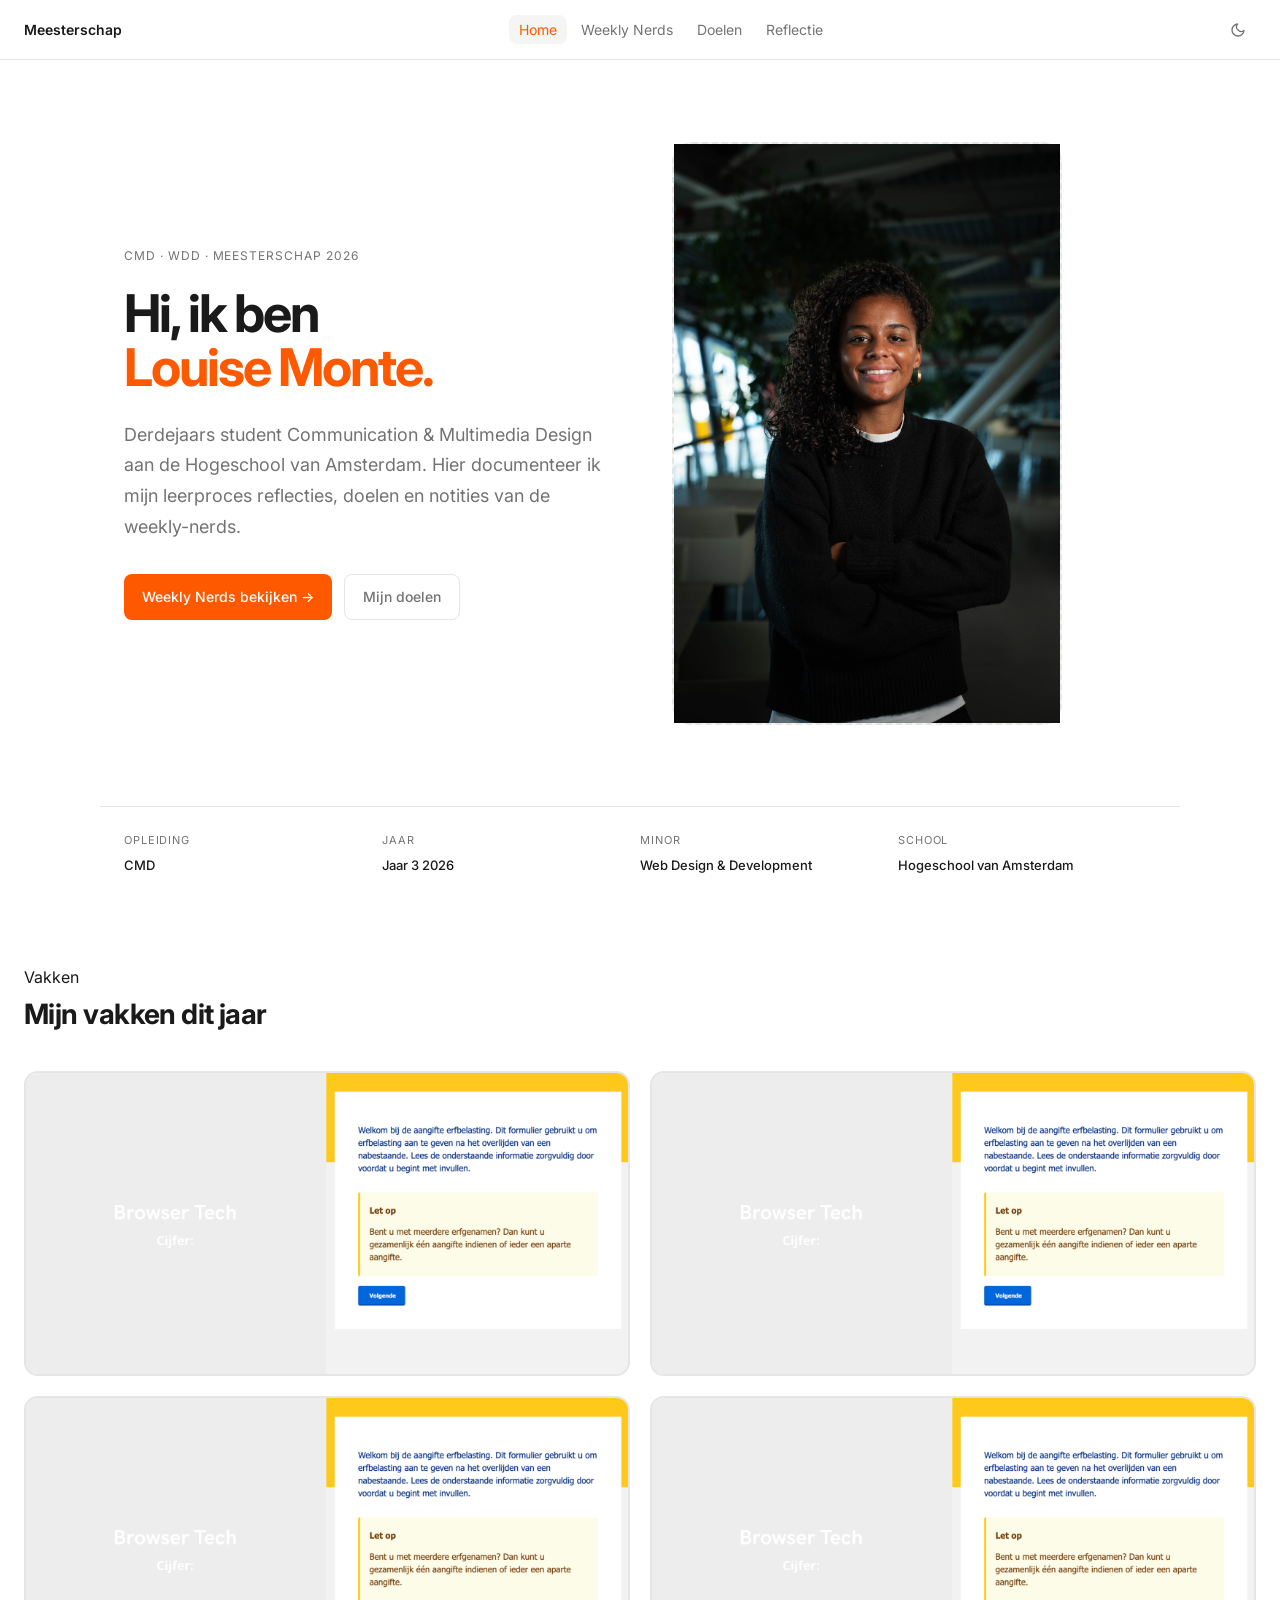
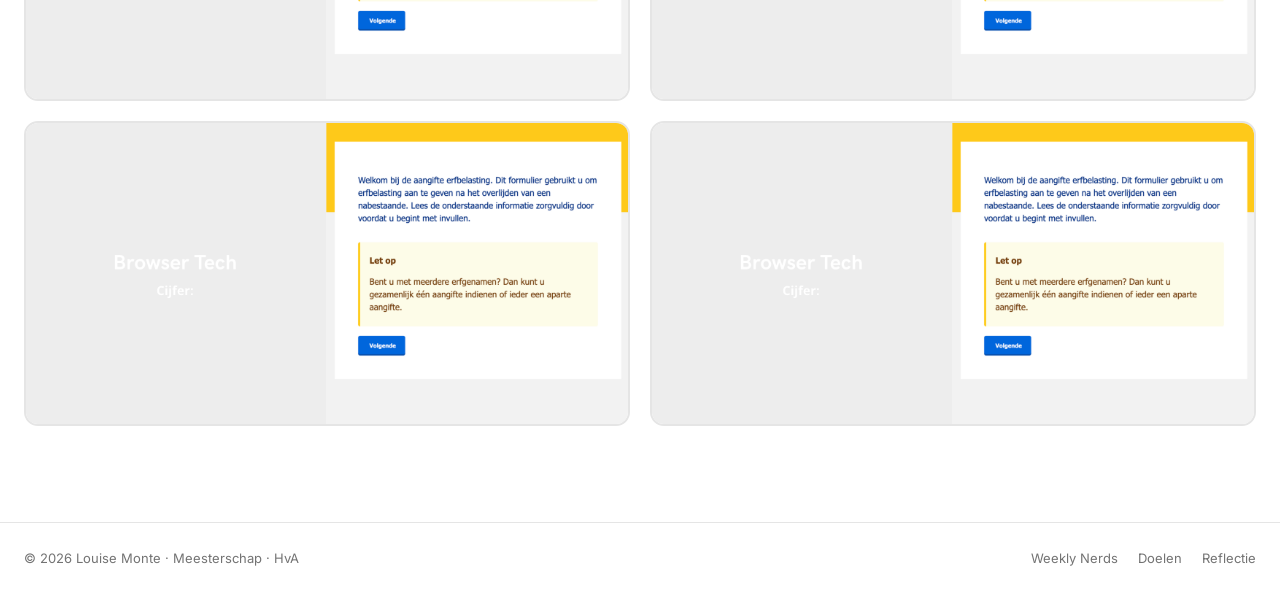
==== index.html @ 20f08761 "Initial commit" ====
<!doctype html>
<html lang="nl">
  <head>
    <meta charset="UTF-8" />
    <meta name="viewport" content="width=device-width, initial-scale=1.0" />
    <meta
      name="description"
      content="Meesterschap — leerblog van Louise Monte, CMD student HvA."
    />
    <title>Meesterschap — Louise Monte</title>
    <link rel="preconnect" href="https://fonts.googleapis.com" />
    <link rel="preconnect" href="https://fonts.gstatic.com" crossorigin />
    <link
      href="https://fonts.googleapis.com/css2?family=Inter:wght@400;500;600;700&display=swap"
      rel="stylesheet"
    />
    <link rel="stylesheet" href="style.css" />
    <script src="main.js" defer></script>
  </head>
  <body>
    <header>
      <nav class="nav">
        <button id="hamburger" class="hamburger" aria-label="Menu openen" aria-expanded="false" aria-controls="nav-links">
          <span></span>
          <span></span>
          <span></span>
        </button>

        <a href="index.html" class="nav-logo">Meesterschap</a>

        <ul class="nav-links" id="nav-links">
          <li><a href="index.html">Home</a></li>
          <li><a href="weekly-nerds.html">Weekly Nerds</a></li>
          <li><a href="doelen.html">Doelen</a></li>
          <li><a href="reflectie.html">Reflectie</a></li>
        </ul>

        <button id="thema-knop" class="thema-knop" aria-label="Wissel thema">
          <svg class="icon-sun" xmlns="http://www.w3.org/2000/svg" width="16" height="16" viewBox="0 0 24 24" fill="none" stroke="currentColor" stroke-width="2" stroke-linecap="round" stroke-linejoin="round" aria-hidden="true">
            <circle cx="12" cy="12" r="4" />
            <path d="M12 2v2M12 20v2M4.93 4.93l1.41 1.41M17.66 17.66l1.41 1.41M2 12h2M20 12h2M6.34 17.66l-1.41 1.41M19.07 4.93l-1.41 1.41" />
          </svg>
          <svg class="icon-moon" xmlns="http://www.w3.org/2000/svg" width="16" height="16" viewBox="0 0 24 24" fill="none" stroke="currentColor" stroke-width="2" stroke-linecap="round" stroke-linejoin="round" aria-hidden="true">
            <path d="M21 12.79A9 9 0 1 1 11.21 3 7 7 0 0 0 21 12.79z" />
          </svg>
        </button>
      </nav>
      <section class="hero">
        <div class="hero-grid">
          <!-- Tekst -->
          <div class="fade">
            <p class="hero-subtitel">CMD · WDD · Meesterschap 2026</p>
            <h1>
              Hi, ik ben<br />
              <span class="oranje">Louise&nbsp;Monte.</span>
            </h1>
            <p class="hero-bio">
              Derdejaars student Communication &amp; Multimedia Design aan de
              Hogeschool van Amsterdam. Hier documenteer ik mijn leerproces
              reflecties, doelen en notities van de weekly-nerds.
            </p>
            <div class="hero-knoppen">
              <a href="weekly-nerds.html" class="knop knop-vol"
                >Weekly Nerds bekijken →</a
              >
              <a href="doelen.html" class="knop knop-leeg">Mijn doelen</a>
            </div>
          </div>
          <div class="hero-illustratie fade" aria-hidden="true">
            <img src="images/me.jpg" alt="" />
          </div>
        </div>

        <!-- Info-balk onderaan -->
        <dl class="hero-meta fade">
          <div>
            <dt>Opleiding</dt>
            <dd>CMD</dd>
          </div>
          <div>
            <dt>Jaar</dt>
            <dd>Jaar 3 2026</dd>
          </div>
          <div>
            <dt>Minor</dt>
            <dd>Web Design & Development</dd>
          </div>
          <div>
            <dt>School</dt>
            <dd>Hogeschool van Amsterdam</dd>
          </div>
        </dl>
      </section>
    </header>
    <main>
      <section class="vakken-sectie">
        <p class="sectie-label">Vakken</p>
        <h2 class="sectie-titel">Mijn vakken dit jaar</h2>

        <div class="vakken-grid">
          <a href="web-apps.html" class="vak-kaart fade">
            <img src="images/test img.png" alt="Web Apps From Scratch" />
          </a>

          <a href="css-to-the-rescue.html" class="vak-kaart fade">
            <img src="images/test img.png" alt="Web Apps From Scratch" />
          </a>

          <a href="human-centered-design.html" class="vak-kaart fade">
            <img src="images/test img.png" alt="Web Apps From Scratch" />
          </a>

          <a href="browser-technologies.html" class="vak-kaart fade">
            <img src="images/test img.png" alt="Web Apps From Scratch" />
          </a>

          <a href="hackathon.html" class="vak-kaart fade">
            <img src="images/test img.png" alt="Web Apps From Scratch" />
          </a>

          <a href="meesterproef.html" class="vak-kaart fade">
            <img src="images/test img.png" alt="Web Apps From Scratch" />
          </a>
        </div>
      </section>
    </main>

    <!-- Footer -->
    <footer>
      <p>&copy; 2026 Louise Monte · Meesterschap · HvA</p>
      <nav class="footer-links">
        <a href="weekly-nerds.html">Weekly Nerds</a>
        <a href="doelen.html">Doelen</a>
        <a href="reflectie.html">Reflectie</a>
      </nav>
    </footer>
  </body>
</html>
---- style.css ----
/* ===================================
   MEESTERSCHAP — Stijlen
   =================================== */

/* --- Kleurvariabelen --- */
:root {
  --bg: #ffffff;
  --text: #1a1a1a;
  --muted: #737373;
  --border: #e5e5e5;
  --accent: #ff5900;
  --card: #f5f5f4;
}

/* Donker thema via knop */
[data-theme="dark"] {
  --bg: #111110;
  --text: #eeeeec;
  --muted: #737373;
  --border: #2c2c29;
  --accent: #fb923c;
  --card: #1a1917;
}

/* Donker thema via systeemvoorkeur */
@media (prefers-color-scheme: dark) {
  :root:not([data-theme="light"]) {
    --bg: #111110;
    --text: #eeeeec;
    --muted: #737373;
    --border: #2c2c29;
    --accent: #fb923c;
    --card: #1a1917;
  }
}

/* --- Reset & basis --- */
* {
  box-sizing: border-box;
  margin: 0;
  padding: 0;
}

body {
  font-family: "Inter", sans-serif;
  font-size: 16px;
  line-height: 1.7;
  color: var(--text);
  background-color: var(--bg);
  transition:
    background-color 0.3s,
    color 0.3s;
  -webkit-font-smoothing: antialiased;
}

a {
  color: inherit;
  text-decoration: none;
}

ul,
ol {
  list-style: none;
}

img {
  display: block;
  max-width: 100%;
}

/* --- Navigatie --- */
.nav {
  position: fixed;
  top: 0;
  left: 0;
  right: 0;
  height: 60px;
  display: flex;
  align-items: center;
  justify-content: space-between;
  padding: 0 24px;
  background: color-mix(in srgb, var(--bg) 85%, transparent);
  backdrop-filter: blur(10px);
  border-bottom: 1px solid var(--border);
  z-index: 10;
  gap: 16px;
  transition:
    background-color 0.3s,
    border-color 0.3s;
}

.nav-logo {
  font-size: 14px;
  font-weight: 600;
  color: var(--text);
}

.nav-links {
  display: flex;
  gap: 4px;
}

.nav-links a {
  font-size: 14px;
  color: var(--muted);
  padding: 6px 10px;
  border-radius: 8px;
  transition:
    color 0.15s,
    background-color 0.15s;
}

.nav-links a:hover,
.nav-links a.actief {
  color: var(--accent);
  background-color: var(--card);
}

.thema-knop {
  display: flex;
  align-items: center;
  justify-content: center;
  width: 36px;
  height: 36px;
  border: none;
  background: none;
  border-radius: 8px;
  color: var(--muted);
  cursor: pointer;
  transition:
    color 0.15s,
    background-color 0.15s;
}

.thema-knop:hover {
  color: var(--text);
  background-color: var(--card);
}

/* Zon zichtbaar in donker thema, maan in licht thema */
.icon-sun {
  display: none;
}
.icon-moon {
  display: block;
}

[data-theme="dark"] .icon-sun {
  display: block;
}
[data-theme="dark"] .icon-moon {
  display: none;
}

@media (prefers-color-scheme: dark) {
  :root:not([data-theme="light"]) .icon-sun {
    display: block;
  }
  :root:not([data-theme="light"]) .icon-moon {
    display: none;
  }
}

/* --- Layout --- */
.pagina {
  padding-top: 120px;
  padding-bottom: 96px;
  max-width: 680px;
  margin: 0 auto;
  padding-left: 24px;
  padding-right: 24px;
}

.pagina-kop {
  margin-bottom: 64px;
}

.pagina-kop h1 {
  font-size: 32px;
  font-weight: 700;
  letter-spacing: -0.03em;
  margin-bottom: 12px;
}

.pagina-kop p {
  color: var(--muted);
  font-size: 18px;
}

/* --- Hero --- */
.hero {
  min-height: 100dvh;
  padding-top: 60px;
  display: grid;
  grid-template-rows: 1fr auto;
}

.hero-grid {
  display: grid;
  grid-template-columns: 1fr 1fr;
  align-items: center;
  gap: 64px;
  max-width: 1080px;
  margin: 0 auto;
  padding: 64px 24px;
}

.hero h1 {
  font-size: clamp(36px, 5vw, 52px);
  font-weight: 700;
  letter-spacing: -0.04em;
  line-height: 1.05;
  margin-bottom: 24px;
}

.hero h1 .oranje {
  color: var(--accent);
}

.hero-subtitel {
  font-size: 12px;
  text-transform: uppercase;
  letter-spacing: 0.08em;
  color: var(--muted);
  margin-bottom: 20px;
}

.hero-bio {
  color: var(--muted);
  font-size: 18px;
  max-width: 44ch;
  margin-bottom: 32px;
}

.hero-knoppen {
  display: flex;
  gap: 12px;
  flex-wrap: wrap;
}

/* Illustratie-placeholder */
.hero-illustratie {
  aspect-ratio: 3 / 4;
  max-height: 520px;
  border-radius: 20px;
  border: 2px dashed var(--border);
  background-color: var(--card);
  display: flex;
  flex-direction: column;
  align-items: center;
  justify-content: center;
  gap: 12px;
  color: var(--muted);
  font-size: 13px;
  transition:
    background-color 0.3s,
    border-color 0.3s;
}

/* Meta-balk onderaan hero */
.hero-meta {
  display: grid;
  grid-template-columns: repeat(4, 1fr);
  border-top: 1px solid var(--border);
  max-width: 1080px;
  margin: 0 auto;
  width: 100%;
  padding: 24px;
  transition: border-color 0.3s;
}

.hero-meta dt {
  font-size: 11px;
  text-transform: uppercase;
  letter-spacing: 0.08em;
  color: var(--muted);
  margin-bottom: 4px;
}

.hero-meta dd {
  font-size: 13px;
  font-weight: 500;
}

/* --- Knoppen --- */
.knop {
  display: inline-flex;
  align-items: center;
  gap: 8px;
  font-family: "Inter", sans-serif;
  font-size: 14px;
  font-weight: 500;
  padding: 10px 18px;
  border-radius: 8px;
  cursor: pointer;
  transition:
    opacity 0.15s,
    transform 0.15s;
}

.knop:hover {
  opacity: 0.85;
  transform: translateY(-1px);
}

.knop-vol {
  background-color: var(--accent);
  color: var(--bg);
}

.knop-leeg {
  border: 1px solid var(--border);
  color: var(--muted);
  background: none;
}

.knop-leeg:hover {
  border-color: var(--accent);
  color: var(--accent);
}

/* --- Kaarten (homepage) --- */
.kaarten-grid {
  display: grid;
  grid-template-columns: repeat(auto-fit, minmax(220px, 1fr));
  gap: 16px;
  margin-top: 16px;
}

.kaart-link {
  display: flex;
  flex-direction: column;
  justify-content: space-between;
  gap: 32px;
  background-color: var(--card);
  border: 1px solid var(--border);
  border-radius: 14px;
  padding: 24px;
  transition:
    transform 0.2s,
    box-shadow 0.2s,
    border-color 0.2s;
}

.kaart-link:hover {
  transform: translateY(-3px);
  box-shadow: 0 8px 24px rgba(0, 0, 0, 0.08);
  border-color: color-mix(in srgb, var(--accent) 40%, var(--border));
}

.kaart-link h2 {
  font-size: 16px;
  font-weight: 600;
  margin-bottom: 6px;
}

.kaart-link p {
  font-size: 14px;
  color: var(--muted);
  line-height: 1.5;
}

.kaart-pijl {
  align-self: flex-end;
  color: var(--muted);
  font-size: 18px;
  transition:
    color 0.15s,
    transform 0.15s;
}

.kaart-link:hover .kaart-pijl {
  color: var(--accent);
  transform: translate(2px, -2px);
}

/* --- Cards (weekly nerds / doelen) --- */
.card {
  background-color: var(--card);
  border: 1px solid var(--border);
  border-radius: 14px;
  padding: 32px;
  transition:
    transform 0.2s,
    box-shadow 0.2s,
    border-color 0.2s;
}

.card:hover {
  transform: translateY(-2px);
  box-shadow: 0 6px 20px rgba(0, 0, 0, 0.08);
  border-color: color-mix(in srgb, var(--accent) 30%, var(--border));
}

/* --- Weekly Nerds --- */
.week-lijst {
  display: flex;
  flex-direction: column;
  gap: 20px;
}

.week-label {
  font-size: 11px;
  font-family: monospace;
  text-transform: uppercase;
  letter-spacing: 0.06em;
  color: var(--accent);
  display: block;
  margin-bottom: 8px;
}

.card h2 {
  font-size: 20px;
  font-weight: 600;
  letter-spacing: -0.02em;
  margin-bottom: 4px;
}

.card .onderwerp {
  font-size: 14px;
  color: var(--muted);
  font-style: italic;
  margin-bottom: 20px;
}

.takeaways {
  display: flex;
  flex-direction: column;
  gap: 8px;
}

.takeaways li {
  display: flex;
  gap: 12px;
  font-size: 14px;
  color: var(--muted);
  line-height: 1.55;
}

.takeaways li::before {
  content: "—";
  flex-shrink: 0;
  color: var(--border);
}

/* --- Doelen --- */
.doelen-lijst {
  display: flex;
  flex-direction: column;
  gap: 20px;
  counter-reset: doel;
}

.doel-nummer {
  font-family: monospace;
  font-size: 12px;
  color: var(--accent);
  margin-bottom: 12px;
  display: block;
}

.card h2.doel-titel {
  font-size: 20px;
  margin-bottom: 12px;
}

.card p {
  color: var(--muted);
  font-size: 15px;
  line-height: 1.65;
  margin-bottom: 12px;
}

/* Voortgangsbalk */
.voortgang-balk {
  height: 4px;
  background-color: var(--border);
  border-radius: 99px;
  overflow: hidden;
  margin-top: 20px;
}

.voortgang-fill {
  height: 100%;
  background-color: var(--accent);
  border-radius: 99px;
  transform-origin: left;
  transform: scaleX(0);
  transition: transform 0.8s cubic-bezier(0, 0, 0.2, 1);
}

.voortgang-fill.zichtbaar {
  transform: scaleX(1);
}

.voortgang-label {
  display: flex;
  justify-content: space-between;
  font-size: 12px;
  color: var(--muted);
  margin-top: 6px;
}

/* --- Reflectie --- */
.reflectie-blok {
  margin-bottom: 48px;
}

.reflectie-blok h2 {
  font-size: 20px;
  font-weight: 600;
  margin-bottom: 16px;
  display: flex;
  align-items: center;
  gap: 12px;
}

.reflectie-blok h2::before {
  content: "";
  display: block;
  width: 4px;
  height: 1.2em;
  background-color: var(--accent);
  border-radius: 2px;
  flex-shrink: 0;
}

.reflectie-blok p {
  color: var(--muted);
  font-size: 16px;
  line-height: 1.7;
  margin-bottom: 16px;
}

.citaat {
  padding: 20px 24px;
  border-left: 3px solid var(--accent);
  background-color: var(--card);
  border-radius: 0 10px 10px 0;
  margin: 24px 0;
  font-style: italic;
  color: var(--text);
  font-size: 17px;
}

/* --- Vakken --- */
.vakken-sectie {
  max-width: 1400px;
  margin: 0 auto;
  padding: 64px 24px 96px;
}

.sectie-titel {
  font-size: 28px;
  font-weight: 700;
  letter-spacing: -0.02em;
  margin-bottom: 32px;
}

.vakken-grid {
  display: grid;
  grid-template-columns: repeat(2, 1fr);
  gap: 20px;
}

.vak-kaart {
  display: block;
  border-radius: 14px;
  overflow: hidden;
  border: 2px solid var(--border);
  background-color: var(--card);
  transition:
    transform 0.2s,
    box-shadow 0.2s,
    border-color 0.2s;
}

.vak-kaart:hover {
  transform: translateY(-4px);
  box-shadow: 0 12px 32px rgba(0, 0, 0, 0.1);
  border-color: color-mix(in srgb, var(--accent) 40%, var(--border));
}

.vak-kaart img {
  width: 100%;
  aspect-ratio: 2 / 1;
  object-fit: cover;
  background-color: var(--border);
}

.vak-info {
  display: flex;
  justify-content: space-between;
  align-items: center;
  padding: 14px 16px;
  gap: 8px;
}

.vak-naam {
  font-size: 14px;
  font-weight: 600;
  line-height: 1.3;
}

.vak-cijfer {
  font-size: 13px;
  font-family: monospace;
  color: var(--accent);
  font-weight: 700;
  white-space: nowrap;
}

@media (max-width: 560px) {
  .vakken-grid {
    grid-template-columns: 1fr;
  }
}

/* --- Fade-in animatie --- */
.fade {
  opacity: 0;
  transform: translateY(20px);
  transition:
    opacity 0.5s,
    transform 0.5s;
}

.fade.zichtbaar {
  opacity: 1;
  transform: translateY(0);
}

@media (prefers-reduced-motion: reduce) {
  .fade {
    opacity: 1;
    transform: none;
    transition: none;
  }
}

/* --- Footer --- */
footer {
  border-top: 1px solid var(--border);
  padding: 24px;
  display: flex;
  align-items: center;
  justify-content: space-between;
  flex-wrap: wrap;
  gap: 12px;
  transition: border-color 0.3s;
}

footer p {
  font-size: 13px;
  color: var(--muted);
}

.footer-links {
  display: flex;
  gap: 20px;
}

.footer-links a {
  font-size: 13px;
  color: var(--muted);
  transition: color 0.15s;
}

.footer-links a:hover {
  color: var(--text);
}

/* --- Scheidingslijn --- */
hr {
  border: none;
  border-top: 1px solid var(--border);
  margin: 48px 0;
}

/* --- Hamburger --- */
.hamburger {
  display: none;
  flex-direction: column;
  justify-content: center;
  gap: 5px;
  width: 36px;
  height: 36px;
  background: none;
  border: none;
  cursor: pointer;
  padding: 4px;
  border-radius: 8px;
}

.hamburger span {
  display: block;
  height: 2px;
  background: var(--text);
  border-radius: 2px;
  transition: transform 0.2s, opacity 0.2s;
}

.hamburger[aria-expanded="true"] span:nth-child(1) {
  transform: translateY(7px) rotate(45deg);
}

.hamburger[aria-expanded="true"] span:nth-child(2) {
  opacity: 0;
}

.hamburger[aria-expanded="true"] span:nth-child(3) {
  transform: translateY(-7px) rotate(-45deg);
}

/* --- Mobiel --- */
@media (max-width: 768px) {
  .nav {
    display: grid;
    grid-template-columns: 36px 1fr 36px;
    align-items: center;
  }

  .hamburger {
    display: flex;
    grid-column: 1;
  }

  .nav-logo {
    grid-column: 2;
    text-align: center;
  }

  .thema-knop {
    grid-column: 3;
  }

  .nav-links {
    display: none;
    position: absolute;
    top: 60px;
    left: 0;
    right: 0;
    flex-direction: column;
    background: var(--bg);
    border-bottom: 1px solid var(--border);
    padding: 12px 16px;
    gap: 4px;
  }

  .nav-links.open {
    display: flex;
  }

  .nav-links a {
    padding: 10px 12px;
    font-size: 15px;
  }

  .hero-grid {
    grid-template-columns: 1fr;
    gap: 40px;
    padding: 48px 24px;
  }

  .hero-illustratie {
    aspect-ratio: 4 / 3;
    max-height: 280px;
  }

  .hero-meta {
    grid-template-columns: 1fr 1fr;
    gap: 20px;
  }
}

@media (max-width: 480px) {
  .nav-links a span {
    display: none;
  }

  .hero h1 {
    font-size: 32px;
  }

  .hero-meta {
    grid-template-columns: 1fr 1fr;
  }

  .card {
    padding: 24px;
  }
}
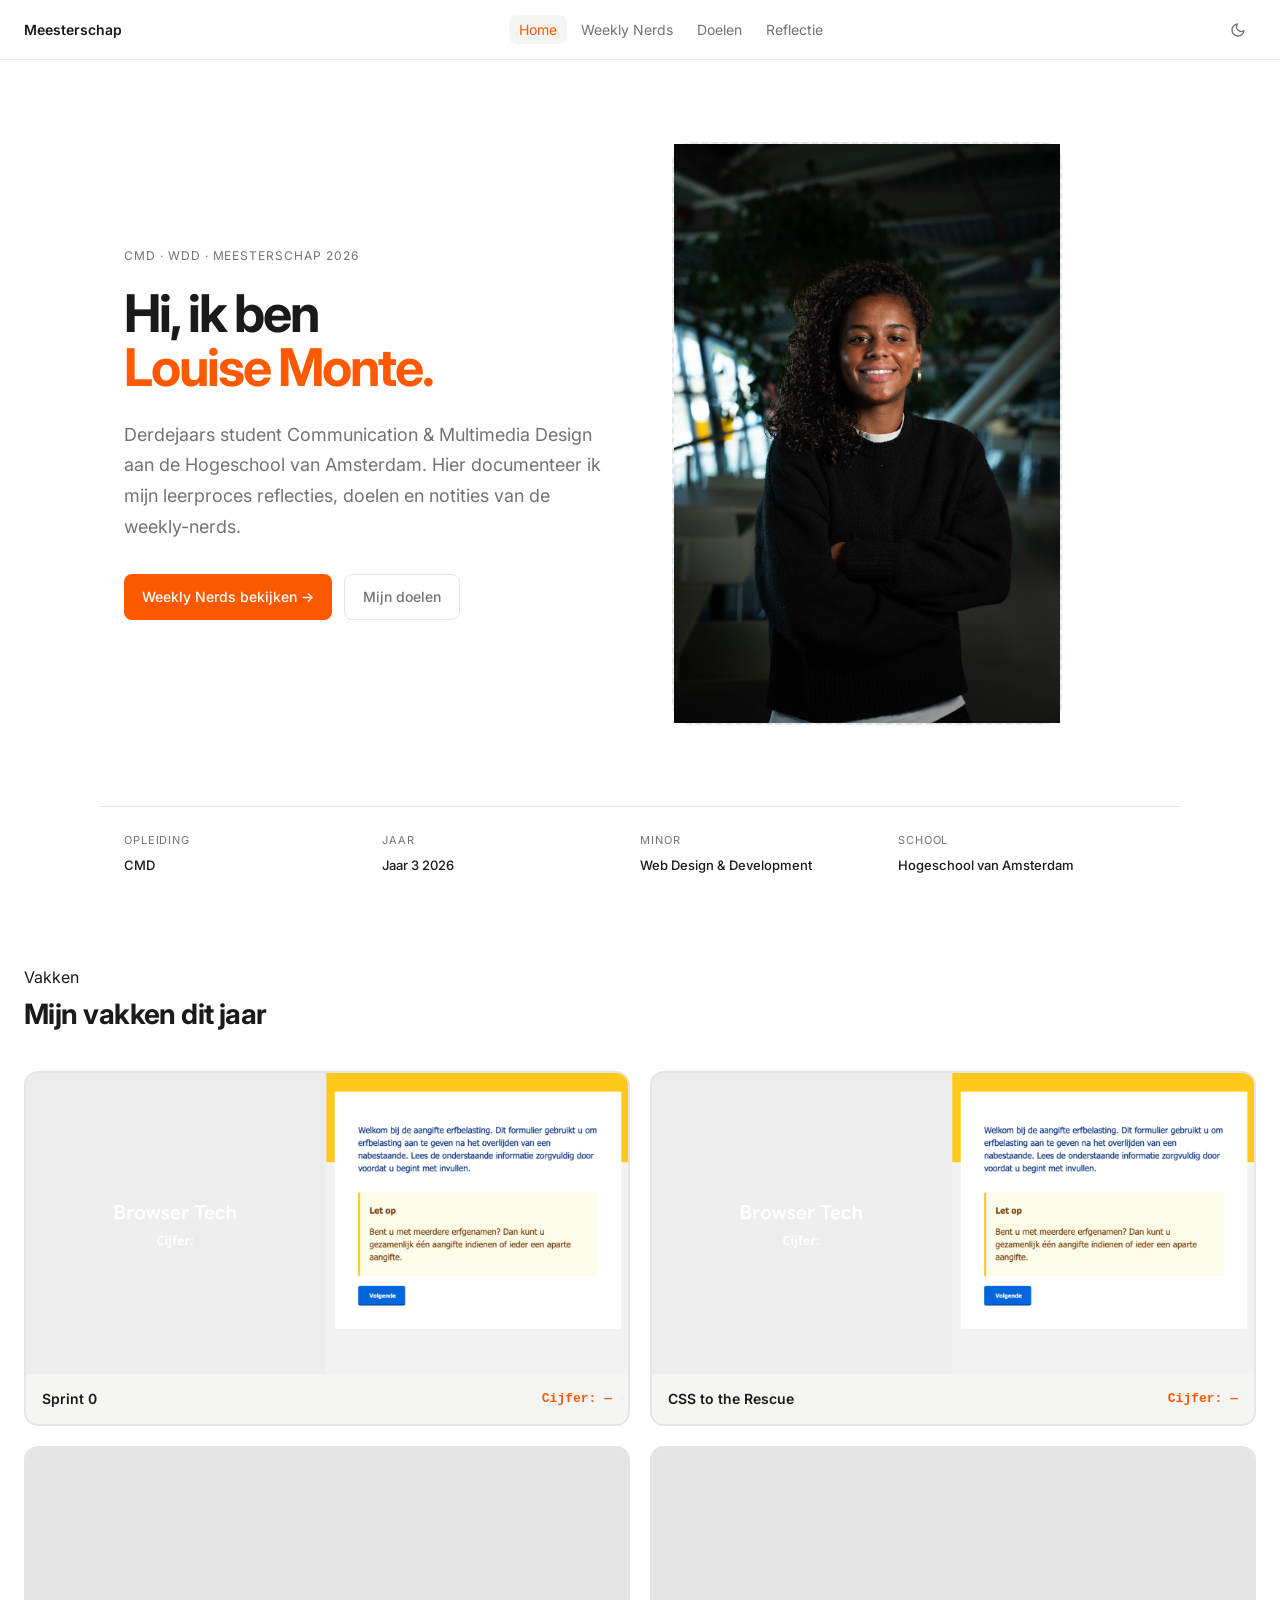
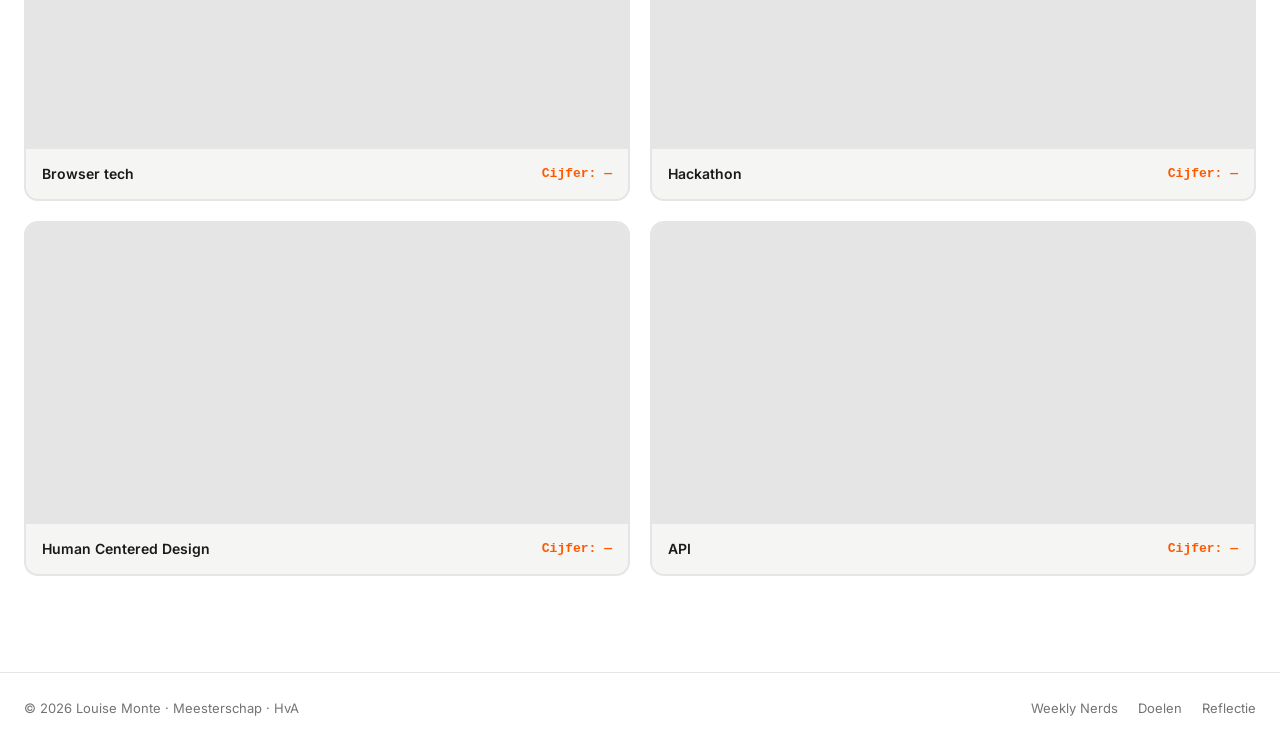
==== commit a682c6fc: "update" ====
--- a/index.html
+++ b/index.html
@@ -20,7 +20,13 @@
   <body>
     <header>
       <nav class="nav">
-        <button id="hamburger" class="hamburger" aria-label="Menu openen" aria-expanded="false" aria-controls="nav-links">
+        <button
+          id="hamburger"
+          class="hamburger"
+          aria-label="Menu openen"
+          aria-expanded="false"
+          aria-controls="nav-links"
+        >
           <span></span>
           <span></span>
           <span></span>
@@ -36,11 +42,37 @@
         </ul>
 
         <button id="thema-knop" class="thema-knop" aria-label="Wissel thema">
-          <svg class="icon-sun" xmlns="http://www.w3.org/2000/svg" width="16" height="16" viewBox="0 0 24 24" fill="none" stroke="currentColor" stroke-width="2" stroke-linecap="round" stroke-linejoin="round" aria-hidden="true">
+          <svg
+            class="icon-sun"
+            xmlns="http://www.w3.org/2000/svg"
+            width="16"
+            height="16"
+            viewBox="0 0 24 24"
+            fill="none"
+            stroke="currentColor"
+            stroke-width="2"
+            stroke-linecap="round"
+            stroke-linejoin="round"
+            aria-hidden="true"
+          >
             <circle cx="12" cy="12" r="4" />
-            <path d="M12 2v2M12 20v2M4.93 4.93l1.41 1.41M17.66 17.66l1.41 1.41M2 12h2M20 12h2M6.34 17.66l-1.41 1.41M19.07 4.93l-1.41 1.41" />
+            <path
+              d="M12 2v2M12 20v2M4.93 4.93l1.41 1.41M17.66 17.66l1.41 1.41M2 12h2M20 12h2M6.34 17.66l-1.41 1.41M19.07 4.93l-1.41 1.41"
+            />
           </svg>
-          <svg class="icon-moon" xmlns="http://www.w3.org/2000/svg" width="16" height="16" viewBox="0 0 24 24" fill="none" stroke="currentColor" stroke-width="2" stroke-linecap="round" stroke-linejoin="round" aria-hidden="true">
+          <svg
+            class="icon-moon"
+            xmlns="http://www.w3.org/2000/svg"
+            width="16"
+            height="16"
+            viewBox="0 0 24 24"
+            fill="none"
+            stroke="currentColor"
+            stroke-width="2"
+            stroke-linecap="round"
+            stroke-linejoin="round"
+            aria-hidden="true"
+          >
             <path d="M21 12.79A9 9 0 1 1 11.21 3 7 7 0 0 0 21 12.79z" />
           </svg>
         </button>
@@ -99,27 +131,79 @@
 
         <div class="vakken-grid">
           <a href="web-apps.html" class="vak-kaart fade">
-            <img src="images/test img.png" alt="Web Apps From Scratch" />
+            <img src="images/test img.png" alt="Sprint 0" />
+            <div class="vak-info">
+              <span class="vak-naam">Sprint 0</span>
+              <span class="vak-cijfer">Cijfer: —</span>
+            </div>
           </a>
 
           <a href="css-to-the-rescue.html" class="vak-kaart fade">
-            <img src="images/test img.png" alt="Web Apps From Scratch" />
+            <img src="images/test img.png" alt="CSS to the Rescue" />
+            <div class="vak-info">
+              <span class="vak-naam">CSS to the Rescue</span>
+              <span class="vak-cijfer">Cijfer: —</span>
+            </div>
           </a>
 
           <a href="human-centered-design.html" class="vak-kaart fade">
-            <img src="images/test img.png" alt="Web Apps From Scratch" />
+            <video
+              src="video/browser-tech.mp4"
+              autoplay
+              muted
+              loop
+              playsinline
+              class="vak-video"
+            ></video>
+            <div class="vak-info">
+              <span class="vak-naam">Browser tech</span>
+              <span class="vak-cijfer">Cijfer: —</span>
+            </div>
           </a>
 
           <a href="browser-technologies.html" class="vak-kaart fade">
-            <img src="images/test img.png" alt="Web Apps From Scratch" />
+            <video
+              src="video/hackaton.mp4"
+              autoplay
+              muted
+              loop
+              playsinline
+              class="vak-video"
+            ></video>
+            <div class="vak-info">
+              <span class="vak-naam">Hackathon</span>
+              <span class="vak-cijfer">Cijfer: —</span>
+            </div>
           </a>
 
           <a href="hackathon.html" class="vak-kaart fade">
-            <img src="images/test img.png" alt="Web Apps From Scratch" />
+            <video
+              src="video/HCD.mp4"
+              autoplay
+              muted
+              loop
+              playsinline
+              class="vak-video"
+            ></video>
+            <div class="vak-info">
+              <span class="vak-naam">Human Centered Design</span>
+              <span class="vak-cijfer">Cijfer: —</span>
+            </div>
           </a>
 
           <a href="meesterproef.html" class="vak-kaart fade">
-            <img src="images/test img.png" alt="Web Apps From Scratch" />
+            <video
+              src="video/API.mp4"
+              autoplay
+              muted
+              loop
+              playsinline
+              class="vak-video"
+            ></video>
+            <div class="vak-info">
+              <span class="vak-naam">API</span>
+              <span class="vak-cijfer">Cijfer: —</span>
+            </div>
           </a>
         </div>
       </section>
--- a/style.css
+++ b/style.css
@@ -581,11 +581,13 @@
   border-color: color-mix(in srgb, var(--accent) 40%, var(--border));
 }
 
-.vak-kaart img {
+.vak-kaart img,
+.vak-kaart .vak-video {
   width: 100%;
   aspect-ratio: 2 / 1;
   object-fit: cover;
   background-color: var(--border);
+  display: block;
 }
 
 .vak-info {
@@ -697,7 +699,9 @@
   height: 2px;
   background: var(--text);
   border-radius: 2px;
-  transition: transform 0.2s, opacity 0.2s;
+  transition:
+    transform 0.2s,
+    opacity 0.2s;
 }
 
 .hamburger[aria-expanded="true"] span:nth-child(1) {
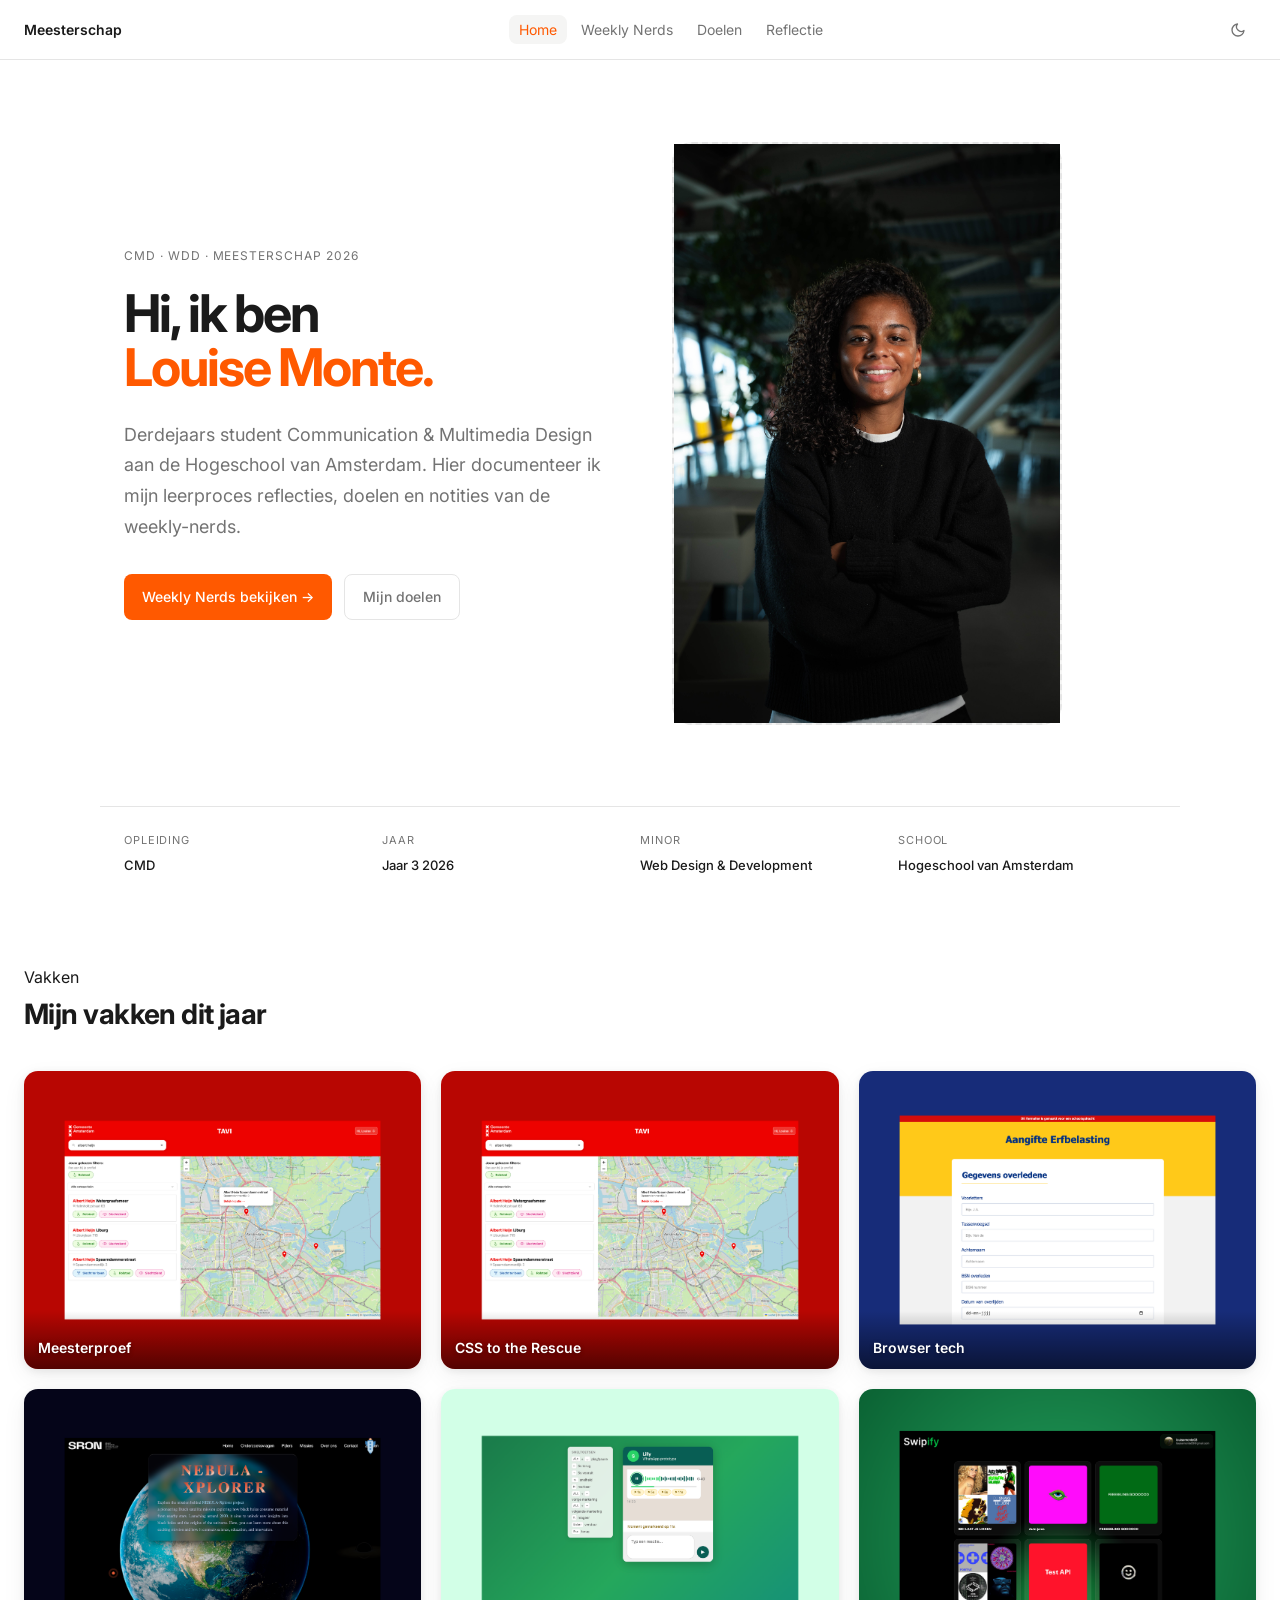
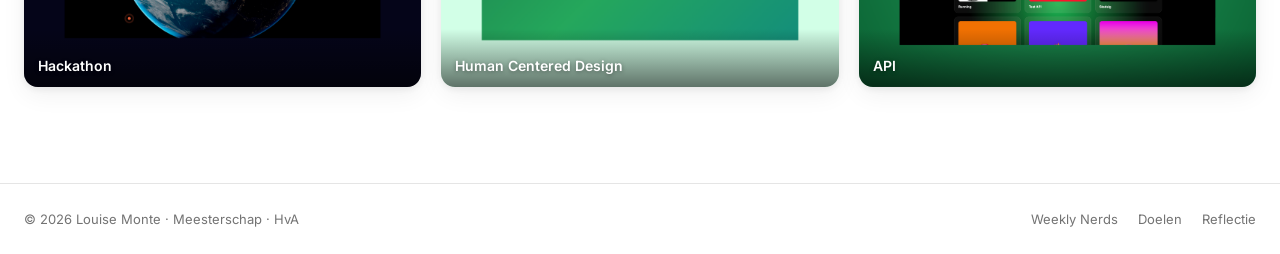
==== commit 17116108: "af, alleen nog dubbel check" ====
--- a/index.html
+++ b/index.html
@@ -80,7 +80,7 @@
       <section class="hero">
         <div class="hero-grid">
           <!-- Tekst -->
-          <div class="fade">
+          <div>
             <p class="hero-subtitel">CMD · WDD · Meesterschap 2026</p>
             <h1>
               Hi, ik ben<br />
@@ -98,13 +98,13 @@
               <a href="doelen.html" class="knop knop-leeg">Mijn doelen</a>
             </div>
           </div>
-          <div class="hero-illustratie fade" aria-hidden="true">
+          <div class="hero-illustratie" aria-hidden="true">
             <img src="images/me.jpg" alt="" />
           </div>
         </div>
 
         <!-- Info-balk onderaan -->
-        <dl class="hero-meta fade">
+        <dl class="hero-meta">
           <div>
             <dt>Opleiding</dt>
             <dd>CMD</dd>
@@ -130,81 +130,101 @@
         <h2 class="sectie-titel">Mijn vakken dit jaar</h2>
 
         <div class="vakken-grid">
-          <a href="web-apps.html" class="vak-kaart fade">
-            <img src="images/test img.png" alt="Sprint 0" />
-            <div class="vak-info">
-              <span class="vak-naam">Sprint 0</span>
-              <span class="vak-cijfer">Cijfer: —</span>
-            </div>
-          </a>
-
-          <a href="css-to-the-rescue.html" class="vak-kaart fade">
-            <img src="images/test img.png" alt="CSS to the Rescue" />
+          <div class="vak-kaart">
+            <img src="images/tavi.png" alt="Meesterproef" />
+            <div class="vak-info">
+              <span class="vak-naam">Meesterproef</span>
+            </div>
+            <div class="vak-popup">
+              <a href="https://tavi-6dj3.onrender.com/" class="popup-knop"
+                >Ga naar website</a
+              >
+              <a href="reflectie.html#meesterproef" class="popup-knop popup-knop-leeg"
+                >Ga naar reflectie</a
+              >
+            </div>
+          </div>
+
+          <div class="vak-kaart">
+            <img src="images/tavi.png" alt="CSS to the Rescue" />
             <div class="vak-info">
               <span class="vak-naam">CSS to the Rescue</span>
-              <span class="vak-cijfer">Cijfer: —</span>
-            </div>
-          </a>
-
-          <a href="human-centered-design.html" class="vak-kaart fade">
-            <video
-              src="video/browser-tech.mp4"
-              autoplay
-              muted
-              loop
-              playsinline
-              class="vak-video"
-            ></video>
+            </div>
+            <div class="vak-popup">
+              <a
+                href="https://louisemonte03.github.io/css-rescue-her/"
+                class="popup-knop"
+                >Ga naar website</a
+              >
+              <a href="reflectie.html#css-to-the-rescue" class="popup-knop popup-knop-leeg"
+                >Ga naar reflectie</a
+              >
+            </div>
+          </div>
+
+          <div class="vak-kaart">
+            <img src="images/browser-tech.png" alt="Browser tech" />
             <div class="vak-info">
               <span class="vak-naam">Browser tech</span>
-              <span class="vak-cijfer">Cijfer: —</span>
-            </div>
-          </a>
-
-          <a href="browser-technologies.html" class="vak-kaart fade">
-            <video
-              src="video/hackaton.mp4"
-              autoplay
-              muted
-              loop
-              playsinline
-              class="vak-video"
-            ></video>
+            </div>
+            <div class="vak-popup">
+              <a
+                href="https://louisemonte03.github.io/browser-tech/"
+                class="popup-knop"
+                >Ga naar website</a
+              >
+              <a href="reflectie.html#browser-tech" class="popup-knop popup-knop-leeg"
+                >Ga naar reflectie</a
+              >
+            </div>
+          </div>
+
+          <div class="vak-kaart">
+            <img src="images/hackathon.png" alt="Hackathon" />
             <div class="vak-info">
               <span class="vak-naam">Hackathon</span>
-              <span class="vak-cijfer">Cijfer: —</span>
-            </div>
-          </a>
-
-          <a href="hackathon.html" class="vak-kaart fade">
-            <video
-              src="video/HCD.mp4"
-              autoplay
-              muted
-              loop
-              playsinline
-              class="vak-video"
-            ></video>
+            </div>
+            <div class="vak-popup">
+              <a
+                href="https://sennahoving.github.io/Hackathon/ "
+                class="popup-knop"
+                >Ga naar website</a
+              >
+              <a href="reflectie.html#hackathon" class="popup-knop popup-knop-leeg"
+                >Ga naar reflectie</a
+              >
+            </div>
+          </div>
+
+          <div class="vak-kaart">
+            <img src="images/hcd.png" alt="Human Centered Design" />
             <div class="vak-info">
               <span class="vak-naam">Human Centered Design</span>
-              <span class="vak-cijfer">Cijfer: —</span>
-            </div>
-          </a>
-
-          <a href="meesterproef.html" class="vak-kaart fade">
-            <video
-              src="video/API.mp4"
-              autoplay
-              muted
-              loop
-              playsinline
-              class="vak-video"
-            ></video>
+            </div>
+            <div class="vak-popup">
+              <a href="https://louisemonte03.github.io/hcd/ " class="popup-knop"
+                >Ga naar website</a
+              >
+              <a href="reflectie.html#human-centered-design" class="popup-knop popup-knop-leeg"
+                >Ga naar reflectie</a
+              >
+            </div>
+          </div>
+
+          <div class="vak-kaart">
+            <img src="images/api.png" alt="API" />
             <div class="vak-info">
               <span class="vak-naam">API</span>
-              <span class="vak-cijfer">Cijfer: —</span>
-            </div>
-          </a>
+            </div>
+            <div class="vak-popup">
+              <a href="https://api-astro-ndrh.onrender.com/" class="popup-knop"
+                >Ga naar website</a
+              >
+              <a href="reflectie.html#api" class="popup-knop popup-knop-leeg"
+                >Ga naar reflectie</a
+              >
+            </div>
+          </div>
         </div>
       </section>
     </main>
--- a/style.css
+++ b/style.css
@@ -39,6 +39,10 @@
   box-sizing: border-box;
   margin: 0;
   padding: 0;
+}
+
+html {
+  scroll-behavior: smooth;
 }
 
 body {
@@ -484,13 +488,6 @@
   height: 100%;
   background-color: var(--accent);
   border-radius: 99px;
-  transform-origin: left;
-  transform: scaleX(0);
-  transition: transform 0.8s cubic-bezier(0, 0, 0.2, 1);
-}
-
-.voortgang-fill.zichtbaar {
-  transform: scaleX(1);
 }
 
 .voortgang-label {
@@ -502,8 +499,29 @@
 }
 
 /* --- Reflectie --- */
+@keyframes highlight-section {
+  0%   { background-color: transparent; }
+  20%  { background-color: color-mix(in srgb, var(--accent) 15%, transparent); }
+  100% { background-color: transparent; }
+}
+
 .reflectie-blok {
   margin-bottom: 48px;
+  scroll-margin-top: 80px;
+  border-radius: 10px;
+  padding: 4px 12px;
+}
+
+.reflectie-doelen {
+  margin-top: 32px;
+  padding: 24px 28px;
+  background-color: var(--card);
+  border-left: 4px solid var(--accent);
+  border-radius: 10px;
+}
+
+.reflectie-blok:target {
+  animation: highlight-section 2s ease-out forwards;
 }
 
 .reflectie-blok h2 {
@@ -559,7 +577,7 @@
 
 .vakken-grid {
   display: grid;
-  grid-template-columns: repeat(2, 1fr);
+  grid-template-columns: repeat(3, 1fr);
   gap: 20px;
 }
 
@@ -567,35 +585,109 @@
   display: block;
   border-radius: 14px;
   overflow: hidden;
-  border: 2px solid var(--border);
-  background-color: var(--card);
+  border: none;
+  background-color: transparent;
+  position: relative;
+  box-shadow:
+    0 2px 8px rgba(0, 0, 0, 0.08),
+    0 8px 24px rgba(0, 0, 0, 0.06);
   transition:
     transform 0.2s,
-    box-shadow 0.2s,
-    border-color 0.2s;
+    box-shadow 0.2s;
 }
 
 .vak-kaart:hover {
-  transform: translateY(-4px);
-  box-shadow: 0 12px 32px rgba(0, 0, 0, 0.1);
-  border-color: color-mix(in srgb, var(--accent) 40%, var(--border));
+  box-shadow:
+    0 4px 16px rgba(0, 0, 0, 0.1),
+    0 16px 40px rgba(0, 0, 0, 0.1);
 }
 
 .vak-kaart img,
 .vak-kaart .vak-video {
   width: 100%;
-  aspect-ratio: 2 / 1;
+  aspect-ratio: 4 / 3;
   object-fit: cover;
-  background-color: var(--border);
-  display: block;
+  display: block;
+  transition: transform 0.3s ease;
+}
+
+.vak-kaart:hover img,
+.vak-kaart:hover .vak-video {
+  transform: scale(1.05);
 }
 
 .vak-info {
-  display: flex;
-  justify-content: space-between;
+  position: absolute;
+  bottom: 0;
+  left: 0;
+  right: 0;
+  padding: 28px 14px 12px;
+  background: linear-gradient(to top, rgba(0,0,0,0.55) 0%, transparent 100%);
+  display: flex;
+  align-items: flex-end;
+}
+
+.vak-naam {
+  color: #fff;
+  font-size: 13px;
+  font-weight: 600;
+  text-shadow: 0 1px 4px rgba(0,0,0,0.4);
+}
+
+.vak-popup {
+  position: absolute;
+  inset: 0;
+  display: flex;
+  flex-direction: column;
   align-items: center;
-  padding: 14px 16px;
-  gap: 8px;
+  justify-content: center;
+  gap: 10px;
+  padding: 20px;
+  background: rgba(0, 0, 0, 0.35);
+  backdrop-filter: blur(16px) saturate(180%);
+  -webkit-backdrop-filter: blur(16px) saturate(180%);
+  border-radius: 14px;
+  opacity: 0;
+  transition: opacity 0.25s ease;
+  pointer-events: none;
+}
+
+.vak-kaart:hover .vak-popup,
+.vak-kaart.popup-open .vak-popup {
+  opacity: 1;
+  pointer-events: auto;
+}
+
+.popup-knop {
+  display: block;
+  width: 100%;
+  max-width: 200px;
+  text-align: center;
+  padding: 10px 20px;
+  border-radius: 980px;
+  font-size: 14px;
+  font-weight: 600;
+  text-decoration: none;
+  background: rgba(255, 255, 255, 0.92);
+  color: #111;
+  border: 1px solid rgba(255, 255, 255, 0.6);
+  box-shadow: 0 2px 12px rgba(0, 0, 0, 0.2);
+  transition: background 0.2s, transform 0.15s;
+}
+
+.popup-knop:hover {
+  background: rgba(255, 255, 255, 1);
+  transform: scale(1.03);
+}
+
+.popup-knop-leeg {
+  background: rgba(255, 255, 255, 0.15);
+  color: #fff;
+  border: 1px solid rgba(255, 255, 255, 0.4);
+}
+
+.popup-knop-leeg:hover {
+  background: rgba(255, 255, 255, 0.25);
 }
 
 .vak-naam {
@@ -615,28 +707,6 @@
 @media (max-width: 560px) {
   .vakken-grid {
     grid-template-columns: 1fr;
-  }
-}
-
-/* --- Fade-in animatie --- */
-.fade {
-  opacity: 0;
-  transform: translateY(20px);
-  transition:
-    opacity 0.5s,
-    transform 0.5s;
-}
-
-.fade.zichtbaar {
-  opacity: 1;
-  transform: translateY(0);
-}
-
-@media (prefers-reduced-motion: reduce) {
-  .fade {
-    opacity: 1;
-    transform: none;
-    transition: none;
   }
 }
 
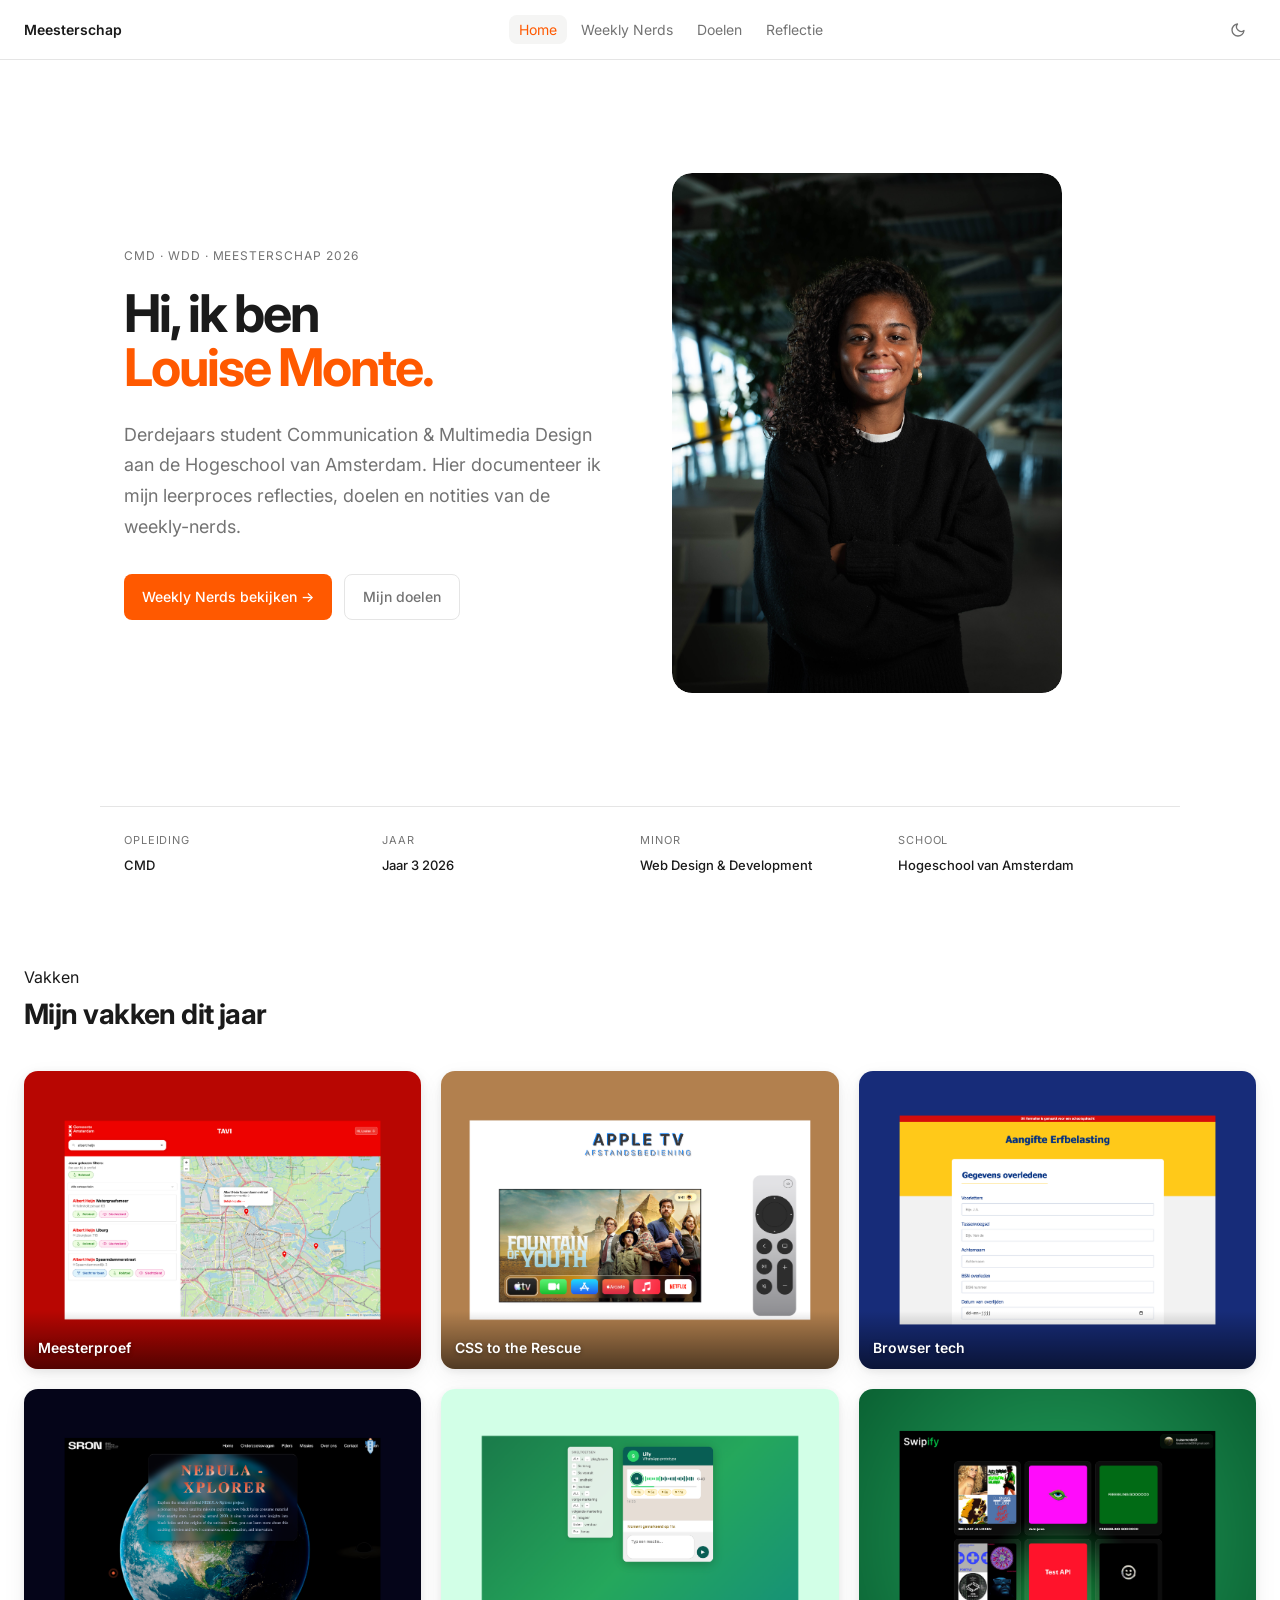
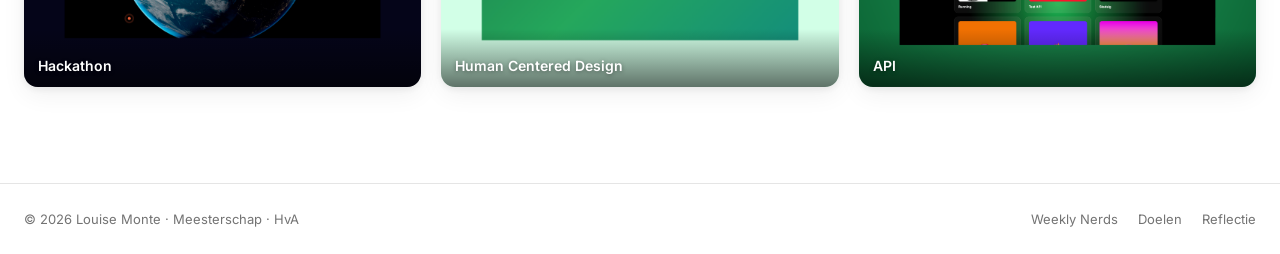
==== commit 8f88e455: "final" ====
--- a/index.html
+++ b/index.html
@@ -139,14 +139,16 @@
               <a href="https://tavi-6dj3.onrender.com/" class="popup-knop"
                 >Ga naar website</a
               >
-              <a href="reflectie.html#meesterproef" class="popup-knop popup-knop-leeg"
-                >Ga naar reflectie</a
-              >
-            </div>
-          </div>
-
-          <div class="vak-kaart">
-            <img src="images/tavi.png" alt="CSS to the Rescue" />
+              <a
+                href="reflectie.html#meesterproef"
+                class="popup-knop popup-knop-leeg"
+                >Ga naar reflectie</a
+              >
+            </div>
+          </div>
+
+          <div class="vak-kaart">
+            <img src="images/css.png" alt="CSS to the Rescue" />
             <div class="vak-info">
               <span class="vak-naam">CSS to the Rescue</span>
             </div>
@@ -156,7 +158,9 @@
                 class="popup-knop"
                 >Ga naar website</a
               >
-              <a href="reflectie.html#css-to-the-rescue" class="popup-knop popup-knop-leeg"
+              <a
+                href="reflectie.html#css-to-the-rescue"
+                class="popup-knop popup-knop-leeg"
                 >Ga naar reflectie</a
               >
             </div>
@@ -173,7 +177,9 @@
                 class="popup-knop"
                 >Ga naar website</a
               >
-              <a href="reflectie.html#browser-tech" class="popup-knop popup-knop-leeg"
+              <a
+                href="reflectie.html#browser-tech"
+                class="popup-knop popup-knop-leeg"
                 >Ga naar reflectie</a
               >
             </div>
@@ -190,7 +196,9 @@
                 class="popup-knop"
                 >Ga naar website</a
               >
-              <a href="reflectie.html#hackathon" class="popup-knop popup-knop-leeg"
+              <a
+                href="reflectie.html#hackathon"
+                class="popup-knop popup-knop-leeg"
                 >Ga naar reflectie</a
               >
             </div>
@@ -205,7 +213,9 @@
               <a href="https://louisemonte03.github.io/hcd/ " class="popup-knop"
                 >Ga naar website</a
               >
-              <a href="reflectie.html#human-centered-design" class="popup-knop popup-knop-leeg"
+              <a
+                href="reflectie.html#human-centered-design"
+                class="popup-knop popup-knop-leeg"
                 >Ga naar reflectie</a
               >
             </div>
--- a/style.css
+++ b/style.css
@@ -247,18 +247,15 @@
   aspect-ratio: 3 / 4;
   max-height: 520px;
   border-radius: 20px;
-  border: 2px dashed var(--border);
-  background-color: var(--card);
-  display: flex;
-  flex-direction: column;
-  align-items: center;
-  justify-content: center;
-  gap: 12px;
-  color: var(--muted);
-  font-size: 13px;
-  transition:
-    background-color 0.3s,
-    border-color 0.3s;
+  overflow: hidden;
+}
+
+.hero-illustratie img {
+  width: 100%;
+  height: 100%;
+  object-fit: cover;
+  border-radius: 20px;
+  display: block;
 }
 
 /* Meta-balk onderaan hero */
@@ -832,19 +829,32 @@
 
   .hero-grid {
     grid-template-columns: 1fr;
-    gap: 40px;
-    padding: 48px 24px;
+    gap: 32px;
+    padding: 32px 20px 40px;
   }
 
   .hero-illustratie {
-    aspect-ratio: 4 / 3;
-    max-height: 280px;
+    aspect-ratio: 3 / 4;
+    max-height: 420px;
+    width: 100%;
+  }
+
+  .hero-illustratie img {
+    width: 100%;
+    height: 100%;
+    object-fit: cover;
+    border-radius: 16px;
   }
 
   .hero-meta {
     grid-template-columns: 1fr 1fr;
     gap: 20px;
-  }
+    padding: 20px;
+  }
+}
+
+.card strong {
+  color: #000;
 }
 
 @media (max-width: 480px) {
